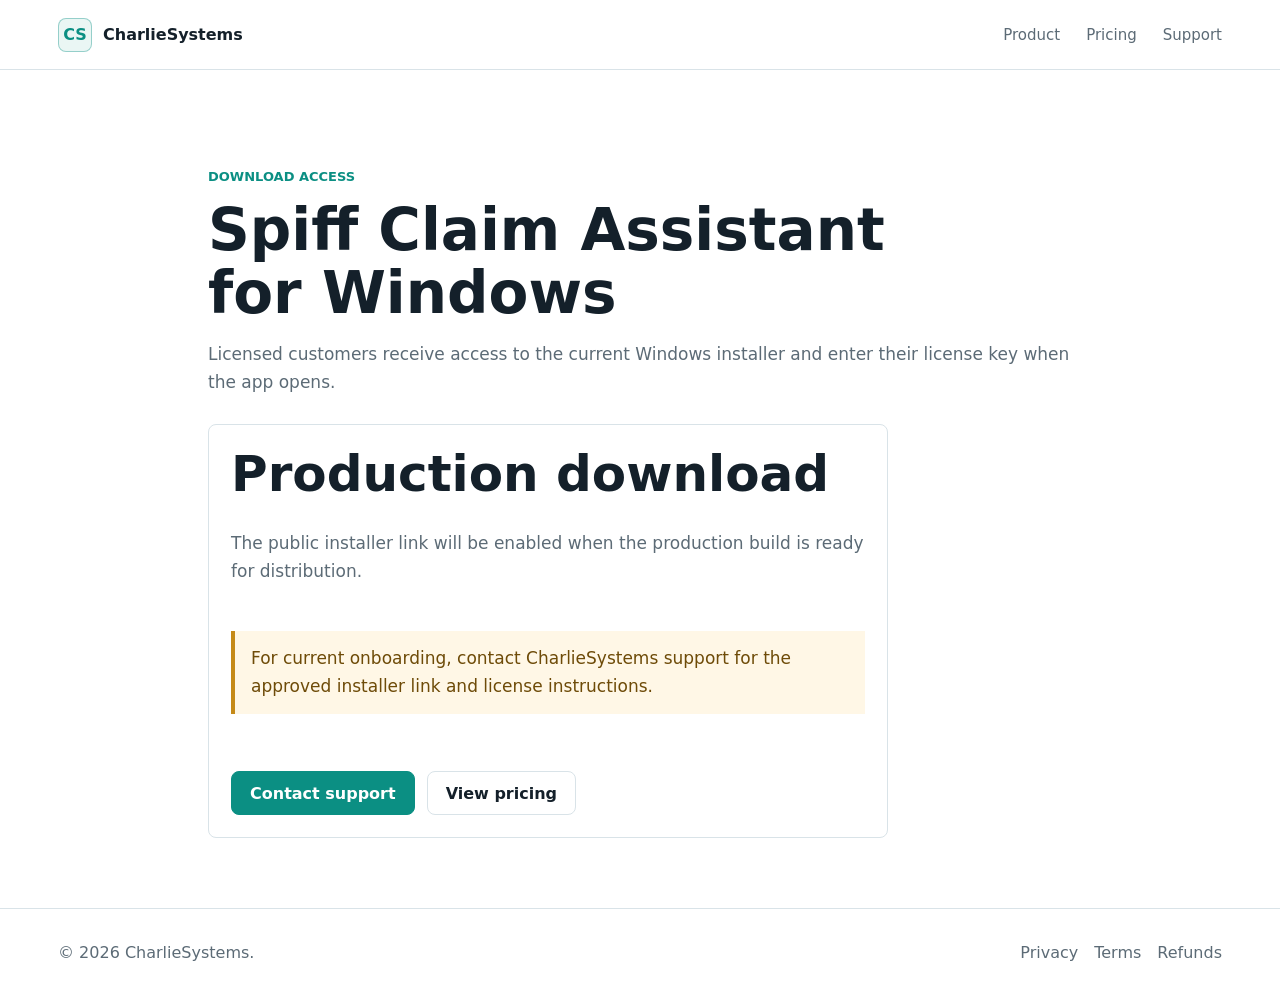
==== download.html @ a17c8972 "Publish Spiff Claim Assistant website" ====
<!doctype html>
<html lang="en">
<head>
  <meta charset="utf-8">
  <meta name="viewport" content="width=device-width, initial-scale=1">
  <title>Download | Spiff Claim Assistant</title>
  <link rel="icon" href="favicon.svg" type="image/svg+xml">
  <link rel="stylesheet" href="assets/styles.css">
</head>
<body>
  <header class="site-header">
    <a class="brand" href="index.html"><span class="brand-mark">CS</span><span>CharlieSystems</span></a>
    <nav class="site-nav" aria-label="Primary navigation">
      <a href="index.html#product">Product</a>
      <a href="index.html#pricing">Pricing</a>
      <a href="support.html">Support</a>
    </nav>
  </header>
  <main class="page">
    <p class="eyebrow">Download access</p>
    <h1>Spiff Claim Assistant for Windows</h1>
    <p>Licensed customers receive access to the current Windows installer and enter their license key when the app opens.</p>
    <div class="download-panel">
      <h2>Production download</h2>
      <p>The public installer link will be enabled when the production build is ready for distribution.</p>
      <p class="notice">For current onboarding, contact CharlieSystems support for the approved installer link and license instructions.</p>
      <div class="action-row">
        <a class="button" href="support.html">Contact support</a>
        <a class="button secondary" href="index.html#pricing">View pricing</a>
      </div>
    </div>
  </main>
  <footer class="footer">
    <span>&copy; 2026 CharlieSystems.</span>
    <nav><a href="privacy.html">Privacy</a><a href="terms.html">Terms</a><a href="refund.html">Refunds</a></nav>
  </footer>
</body>
</html>
---- assets/styles.css ----
:root {
  color-scheme: light;
  --ink: #14202a;
  --muted: #5c6b76;
  --soft: #f4f7f9;
  --panel: #ffffff;
  --line: #d9e3e8;
  --navy: #0d2237;
  --navy-soft: #18354c;
  --teal: #0b8f83;
  --teal-strong: #08776e;
  --gold: #c58a18;
  --red: #b93b45;
  font-family: Inter, ui-sans-serif, system-ui, -apple-system, BlinkMacSystemFont, "Segoe UI", sans-serif;
}

* {
  box-sizing: border-box;
}

body {
  margin: 0;
  background: var(--panel);
  color: var(--ink);
}

a {
  color: inherit;
}

.site-header {
  position: sticky;
  z-index: 5;
  top: 0;
  display: flex;
  align-items: center;
  justify-content: space-between;
  gap: 22px;
  min-height: 70px;
  padding: 14px clamp(18px, 5vw, 58px);
  background: rgba(255, 255, 255, 0.94);
  border-bottom: 1px solid var(--line);
  backdrop-filter: blur(12px);
}

.brand {
  display: flex;
  align-items: center;
  gap: 11px;
  color: var(--ink);
  font-weight: 800;
  text-decoration: none;
  white-space: nowrap;
}

.brand-mark {
  display: grid;
  place-items: center;
  width: 34px;
  height: 34px;
  border: 1px solid rgba(11, 143, 131, 0.38);
  border-radius: 8px;
  background: #eaf6f4;
  color: var(--teal);
  font-weight: 900;
}

.site-nav {
  display: flex;
  align-items: center;
  gap: clamp(12px, 2.2vw, 26px);
  color: var(--muted);
  font-size: 15px;
}

.site-nav a {
  text-decoration: none;
}

.site-nav a:hover {
  color: var(--ink);
}

.button,
button {
  display: inline-flex;
  align-items: center;
  justify-content: center;
  min-height: 44px;
  border: 1px solid var(--teal);
  border-radius: 8px;
  padding: 0 18px;
  background: var(--teal);
  color: white;
  font: inherit;
  font-weight: 800;
  text-decoration: none;
  white-space: nowrap;
  cursor: pointer;
}

.button:hover,
button:hover {
  background: var(--teal-strong);
}

.button.secondary {
  background: transparent;
  border-color: var(--line);
  color: var(--ink);
}

.button.secondary:hover {
  background: var(--soft);
}

.hero {
  min-height: min(650px, 86vh);
  display: grid;
  align-items: end;
  padding: 126px clamp(18px, 5vw, 58px) 68px;
  background:
    linear-gradient(90deg, rgba(13, 34, 55, 0.96) 0%, rgba(13, 34, 55, 0.78) 48%, rgba(13, 34, 55, 0.18) 100%),
    url("spiff-dashboard-preview.png") center right / cover no-repeat;
  color: white;
}

.hero-inner {
  width: min(690px, 100%);
}

.hero .button.secondary {
  border-color: rgba(255, 255, 255, 0.36);
  color: white;
}

.hero .button.secondary:hover {
  background: rgba(255, 255, 255, 0.12);
}

.eyebrow {
  margin: 0 0 12px;
  color: var(--teal);
  font-size: 13px;
  font-weight: 900;
  letter-spacing: 0;
  text-transform: uppercase;
}

.hero .eyebrow {
  color: #74d8ce;
}

h1,
h2,
h3 {
  margin: 0;
  line-height: 1.08;
  letter-spacing: 0;
}

h1 {
  max-width: 720px;
  font-size: clamp(42px, 6.5vw, 78px);
}

h2 {
  font-size: clamp(30px, 4.2vw, 50px);
}

h3 {
  font-size: 20px;
}

p {
  color: var(--muted);
  line-height: 1.62;
  font-size: 17px;
}

.hero-copy {
  max-width: 620px;
  color: #d7e5eb;
  font-size: clamp(18px, 2vw, 22px);
}

.hero-actions,
.action-row {
  display: flex;
  flex-wrap: wrap;
  gap: 12px;
  margin-top: 28px;
}

main > section,
.page {
  padding: 70px clamp(18px, 5vw, 58px);
}

.soft-section {
  background: var(--soft);
  border-block: 1px solid var(--line);
}

.section-heading {
  display: grid;
  gap: 12px;
  max-width: 830px;
  margin-bottom: 34px;
}

.section-heading p {
  max-width: 780px;
}

.feature-grid,
.policy-grid {
  display: grid;
  grid-template-columns: repeat(3, minmax(0, 1fr));
  gap: 16px;
}

.feature,
.policy-card,
.price-panel,
.download-panel {
  border: 1px solid var(--line);
  border-radius: 8px;
  background: var(--panel);
  padding: 22px;
}

.feature {
  min-height: 164px;
}

.feature h3 {
  color: var(--navy);
}

.feature strong,
.policy-card strong {
  color: var(--ink);
}

.policy-card {
  display: grid;
  gap: 8px;
  text-decoration: none;
}

.policy-card p,
.feature p {
  margin-bottom: 0;
}

.split {
  display: grid;
  grid-template-columns: minmax(0, 1.1fr) minmax(320px, 0.7fr);
  gap: 24px;
  align-items: start;
}

.price-panel {
  position: sticky;
  top: 96px;
  box-shadow: 0 14px 34px rgba(13, 34, 55, 0.08);
}

.price {
  display: flex;
  align-items: baseline;
  gap: 10px;
  margin: 10px 0;
}

.price strong {
  color: var(--navy);
  font-size: clamp(38px, 6vw, 62px);
}

.price span {
  color: var(--muted);
  font-weight: 700;
}

.fine-print {
  color: var(--muted);
  font-size: 14px;
}

.status-strip {
  display: grid;
  grid-template-columns: repeat(4, minmax(0, 1fr));
  gap: 1px;
  overflow: hidden;
  border: 1px solid var(--line);
  border-radius: 8px;
  background: var(--line);
}

.status-strip div {
  padding: 18px;
  background: white;
}

.status-strip strong {
  display: block;
  color: var(--ink);
}

.footer {
  display: flex;
  flex-wrap: wrap;
  align-items: center;
  justify-content: space-between;
  gap: 18px;
  padding: 34px clamp(18px, 5vw, 58px);
  border-top: 1px solid var(--line);
  color: var(--muted);
}

.footer nav {
  display: flex;
  flex-wrap: wrap;
  gap: 16px;
}

.footer a {
  text-decoration: none;
}

.page {
  max-width: 980px;
  margin: 0 auto;
  padding-top: 96px;
}

.page h1 {
  font-size: clamp(36px, 5vw, 58px);
}

.page article {
  display: grid;
  gap: 18px;
  margin-top: 30px;
}

.page ul {
  color: var(--muted);
  line-height: 1.65;
}

.download-panel {
  display: grid;
  gap: 12px;
  max-width: 680px;
  margin-top: 28px;
}

.notice {
  border-left: 4px solid var(--gold);
  padding: 14px 16px;
  background: #fff7e6;
  color: #6e4b08;
}

@media (max-width: 860px) {
  .site-header {
    position: static;
    align-items: flex-start;
    flex-direction: column;
  }

  .site-nav {
    width: 100%;
    overflow-x: auto;
    padding-bottom: 4px;
  }

  .site-nav .button {
    display: none;
  }

  .hero {
    min-height: 560px;
    padding-top: 82px;
    background:
      linear-gradient(180deg, rgba(13, 34, 55, 0.9), rgba(13, 34, 55, 0.98)),
      url("spiff-dashboard-preview.png") center / cover no-repeat;
  }

  .feature-grid,
  .policy-grid,
  .split,
  .status-strip {
    grid-template-columns: 1fr;
  }

  .price-panel {
    position: static;
  }
}
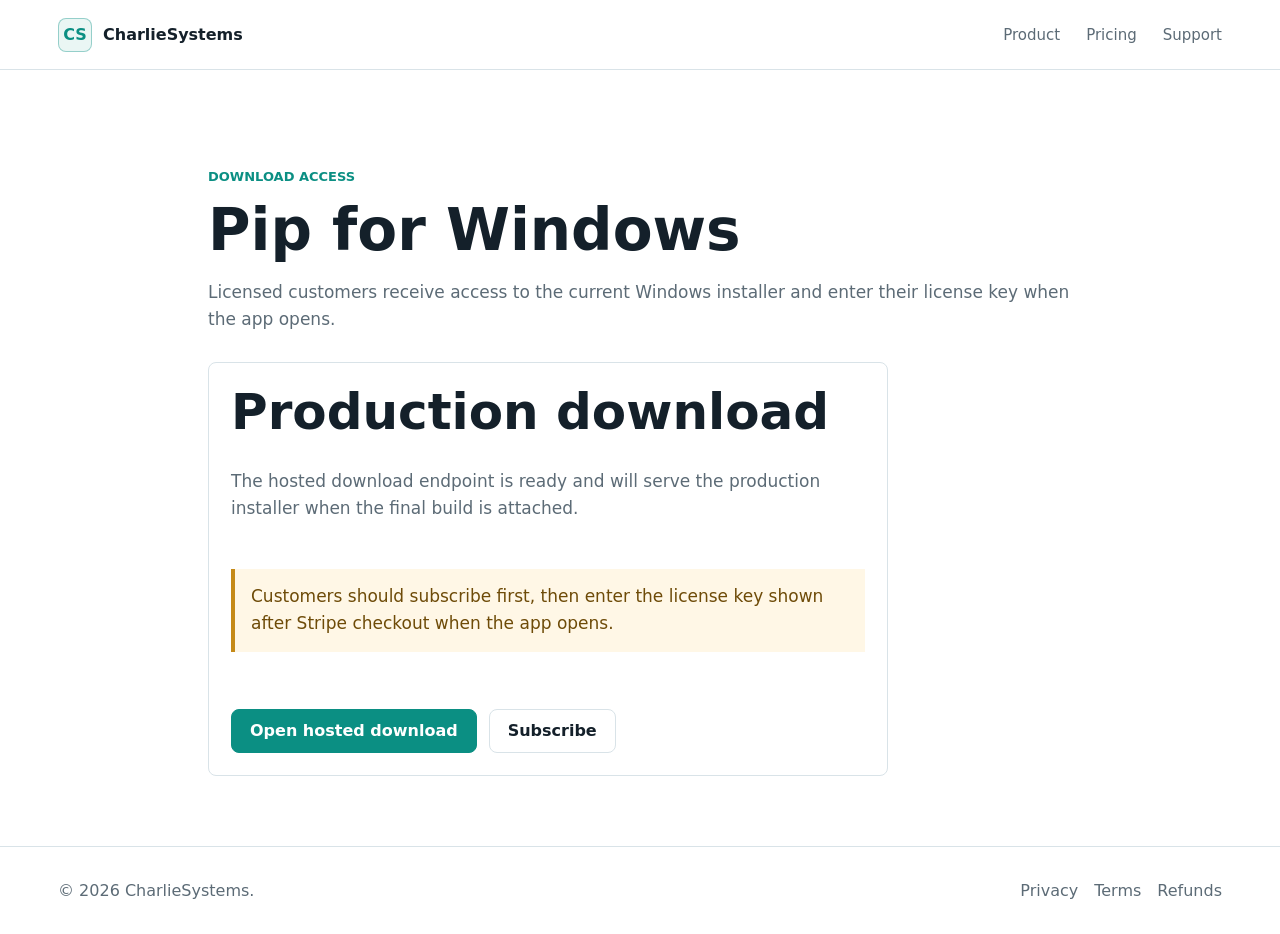
==== commit 062e195a: "Point site to hosted license checkout" ====
--- a/download.html
+++ b/download.html
@@ -3,7 +3,7 @@
 <head>
   <meta charset="utf-8">
   <meta name="viewport" content="width=device-width, initial-scale=1">
-  <title>Download | Spiff Claim Assistant</title>
+  <title>Download | Pip</title>
   <link rel="icon" href="favicon.svg" type="image/svg+xml">
   <link rel="stylesheet" href="assets/styles.css">
 </head>
@@ -18,15 +18,15 @@
   </header>
   <main class="page">
     <p class="eyebrow">Download access</p>
-    <h1>Spiff Claim Assistant for Windows</h1>
+    <h1>Pip for Windows</h1>
     <p>Licensed customers receive access to the current Windows installer and enter their license key when the app opens.</p>
     <div class="download-panel">
       <h2>Production download</h2>
-      <p>The public installer link will be enabled when the production build is ready for distribution.</p>
-      <p class="notice">For current onboarding, contact CharlieSystems support for the approved installer link and license instructions.</p>
+      <p>The hosted download endpoint is ready and will serve the production installer when the final build is attached.</p>
+      <p class="notice">Customers should subscribe first, then enter the license key shown after Stripe checkout when the app opens.</p>
       <div class="action-row">
-        <a class="button" href="support.html">Contact support</a>
-        <a class="button secondary" href="index.html#pricing">View pricing</a>
+        <a class="button" href="https://spiff-license-prod.jollydesert-2af4bbca.westus2.azurecontainerapps.io/download">Open hosted download</a>
+        <a class="button secondary" href="https://spiff-license-prod.jollydesert-2af4bbca.westus2.azurecontainerapps.io/buy">Subscribe</a>
       </div>
     </div>
   </main>
